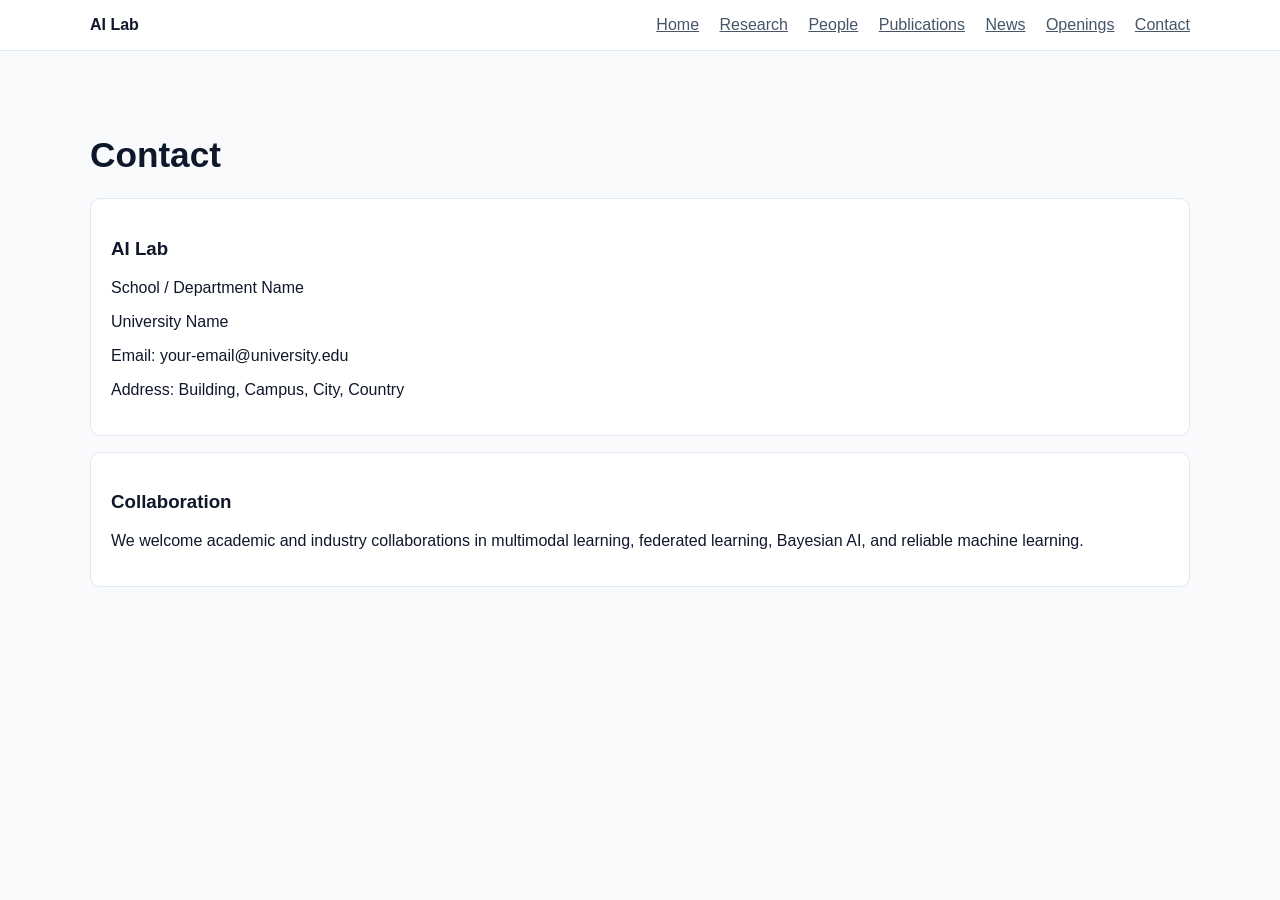
==== contact.html @ b8828c5c "Create contact.html" ====
<!DOCTYPE html>
<html>
<head>
  <meta charset="UTF-8">
  <meta name="viewport" content="width=device-width, initial-scale=1.0">
  <title>Contact | AI Lab</title>
  <link rel="stylesheet" href="style.css">
</head>

<body>

<header>
  <div class="container nav">
    <strong>AI Lab</strong>
    <div>
      <a href="index.html">Home</a>
      <a href="research.html">Research</a>
      <a href="people.html">People</a>
      <a href="publications.html">Publications</a>
      <a href="news.html">News</a>
      <a href="openings.html">Openings</a>
      <a href="contact.html">Contact</a>
    </div>
  </div>
</header>

<div class="container section">
  <h1>Contact</h1>

  <div class="card">
    <h3>AI Lab</h3>
    <p>School / Department Name</p>
    <p>University Name</p>
    <p>Email: your-email@university.edu</p>
    <p>Address: Building, Campus, City, Country</p>
  </div>

  <div class="card">
    <h3>Collaboration</h3>
    <p>
      We welcome academic and industry collaborations in multimodal learning,
      federated learning, Bayesian AI, and reliable machine learning.
    </p>
  </div>
</div>

</body>
</html>
---- style.css ----
:root {
  --bg: #f8fafc;
  --panel: #ffffff;
  --text: #0f172a;
  --muted: #475569;
  --line: #e2e8f0;
  --accent: #2563eb;
  --maxw: 1100px;
}

* {
  box-sizing: border-box;
}

body {
  margin: 0;
  font-family: "Inter", Arial, sans-serif;
  background: var(--bg);
  color: var(--text);
}

.container {
  width: min(var(--maxw), 90%);
  margin: auto;
}

header {
  background: white;
  border-bottom: 1px solid var(--line);
}

.nav {
  display: flex;
  justify-content: space-between;
  padding: 16px 0;
}

.nav a {
  margin-left: 16px;
  color: var(--muted);
}

.nav a:hover {
  color: var(--accent);
}

h1 {
  font-size: 2.2rem;
}

.section {
  padding: 60px 0;
}

.card {
  background: white;
  border: 1px solid var(--line);
  padding: 20px;
  border-radius: 10px;
  margin-bottom: 16px;
}
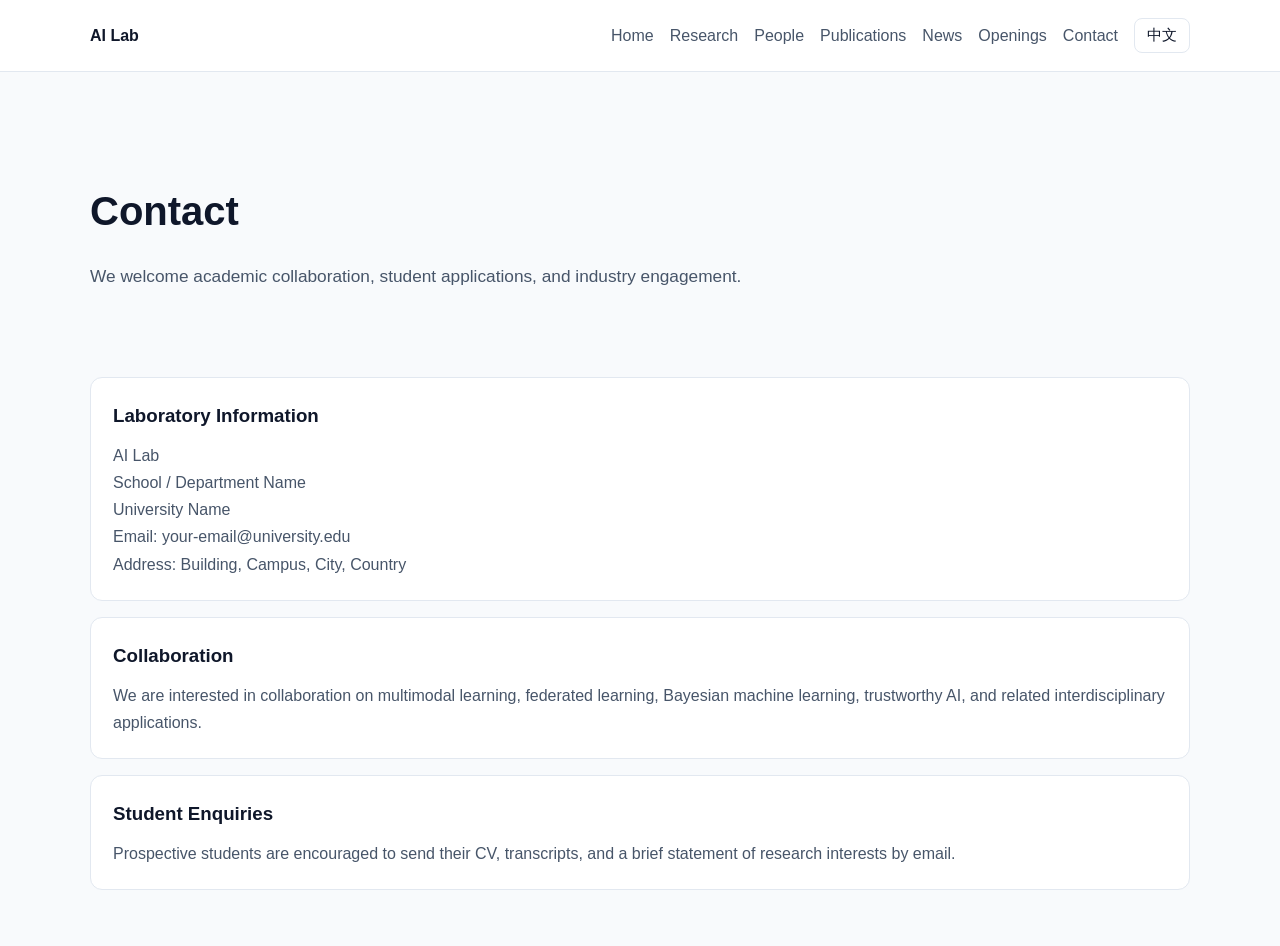
==== commit 42bb622f: "Update contact.html" ====
--- a/contact.html
+++ b/contact.html
@@ -1,5 +1,5 @@
 <!DOCTYPE html>
-<html>
+<html lang="en">
 <head>
   <meta charset="UTF-8">
   <meta name="viewport" content="width=device-width, initial-scale=1.0">
@@ -11,38 +11,88 @@
 
 <header>
   <div class="container nav">
-    <strong>AI Lab</strong>
-    <div>
-      <a href="index.html">Home</a>
-      <a href="research.html">Research</a>
-      <a href="people.html">People</a>
-      <a href="publications.html">Publications</a>
-      <a href="news.html">News</a>
-      <a href="openings.html">Openings</a>
-      <a href="contact.html">Contact</a>
+    <strong data-en="AI Lab" data-zh="人工智能实验室">AI Lab</strong>
+    <div class="nav-right">
+      <a href="index.html" data-en="Home" data-zh="首页">Home</a>
+      <a href="research.html" data-en="Research" data-zh="研究方向">Research</a>
+      <a href="people.html" data-en="People" data-zh="团队成员">People</a>
+      <a href="publications.html" data-en="Publications" data-zh="论文发表">Publications</a>
+      <a href="news.html" data-en="News" data-zh="新闻动态">News</a>
+      <a href="openings.html" data-en="Openings" data-zh="招生招聘">Openings</a>
+      <a href="contact.html" data-en="Contact" data-zh="联系我们">Contact</a>
+      <button id="lang-toggle" type="button">中文</button>
     </div>
   </div>
 </header>
 
-<div class="container section">
-  <h1>Contact</h1>
-
-  <div class="card">
-    <h3>AI Lab</h3>
-    <p>School / Department Name</p>
-    <p>University Name</p>
-    <p>Email: your-email@university.edu</p>
-    <p>Address: Building, Campus, City, Country</p>
-  </div>
-
-  <div class="card">
-    <h3>Collaboration</h3>
-    <p>
-      We welcome academic and industry collaborations in multimodal learning,
-      federated learning, Bayesian AI, and reliable machine learning.
+<section class="hero">
+  <div class="container">
+    <h1 data-en="Contact" data-zh="联系我们">Contact</h1>
+    <p
+      data-en="We welcome academic collaboration, student applications, and industry engagement."
+      data-zh="欢迎学术合作、学生申请以及产业合作交流。">
+      We welcome academic collaboration, student applications, and industry engagement.
     </p>
   </div>
-</div>
+</section>
+
+<section class="section">
+  <div class="container">
+
+    <div class="card">
+      <h3 data-en="Laboratory Information" data-zh="实验室信息">Laboratory Information</h3>
+      <p data-en="AI Lab" data-zh="人工智能实验室">AI Lab</p>
+      <p data-en="School / Department Name" data-zh="学院 / 系名称">School / Department Name</p>
+      <p data-en="University Name" data-zh="学校名称">University Name</p>
+      <p>Email: your-email@university.edu</p>
+      <p data-en="Address: Building, Campus, City, Country" data-zh="地址：楼宇，校区，城市，国家">
+        Address: Building, Campus, City, Country
+      </p>
+    </div>
+
+    <div class="card">
+      <h3 data-en="Collaboration" data-zh="合作交流">Collaboration</h3>
+      <p
+        data-en="We are interested in collaboration on multimodal learning, federated learning, Bayesian machine learning, trustworthy AI, and related interdisciplinary applications."
+        data-zh="我们欢迎围绕多模态学习、联邦学习、贝叶斯机器学习、可信人工智能及相关交叉应用开展合作。">
+        We are interested in collaboration on multimodal learning, federated learning, Bayesian machine learning, trustworthy AI, and related interdisciplinary applications.
+      </p>
+    </div>
+
+    <div class="card">
+      <h3 data-en="Student Enquiries" data-zh="学生申请咨询">Student Enquiries</h3>
+      <p
+        data-en="Prospective students are encouraged to send their CV, transcripts, and a brief statement of research interests by email."
+        data-zh="欢迎有意向的学生通过邮件发送个人简历、成绩单以及简短的研究兴趣说明。">
+        Prospective students are encouraged to send their CV, transcripts, and a brief statement of research interests by email.
+      </p>
+    </div>
+
+  </div>
+</section>
+
+<script>
+  const toggleBtn = document.getElementById("lang-toggle");
+  let currentLang = localStorage.getItem("lang") || "en";
+
+  function setLanguage(lang) {
+    document.documentElement.lang = lang === "zh" ? "zh-CN" : "en";
+
+    document.querySelectorAll("[data-en][data-zh]").forEach(el => {
+      el.textContent = el.getAttribute("data-" + lang);
+    });
+
+    toggleBtn.textContent = lang === "en" ? "中文" : "English";
+    localStorage.setItem("lang", lang);
+    currentLang = lang;
+  }
+
+  toggleBtn.addEventListener("click", () => {
+    setLanguage(currentLang === "en" ? "zh" : "en");
+  });
+
+  setLanguage(currentLang);
+</script>
 
 </body>
 </html>
--- a/style.css
+++ b/style.css
@@ -14,9 +14,15 @@
 
 body {
   margin: 0;
-  font-family: "Inter", Arial, sans-serif;
+  font-family: "Inter", "PingFang SC", "Microsoft YaHei", Arial, sans-serif;
   background: var(--bg);
   color: var(--text);
+  line-height: 1.7;
+}
+
+a {
+  text-decoration: none;
+  color: inherit;
 }
 
 .container {
@@ -25,18 +31,26 @@
 }
 
 header {
-  background: white;
+  background: #ffffff;
   border-bottom: 1px solid var(--line);
 }
 
 .nav {
   display: flex;
   justify-content: space-between;
-  padding: 16px 0;
+  align-items: center;
+  gap: 20px;
+  padding: 18px 0;
+}
+
+.nav-right {
+  display: flex;
+  align-items: center;
+  flex-wrap: wrap;
+  gap: 16px;
 }
 
 .nav a {
-  margin-left: 16px;
   color: var(--muted);
 }
 
@@ -44,18 +58,156 @@
   color: var(--accent);
 }
 
-h1 {
-  font-size: 2.2rem;
+#lang-toggle {
+  padding: 6px 12px;
+  border: 1px solid var(--line);
+  background: white;
+  color: var(--text);
+  border-radius: 8px;
+  cursor: pointer;
+  font-size: 0.95rem;
+}
+
+#lang-toggle:hover {
+  border-color: var(--accent);
+  color: var(--accent);
+}
+
+.hero {
+  padding: 72px 0 40px;
+}
+
+.hero h1 {
+  font-size: 2.5rem;
+  margin-bottom: 16px;
+}
+
+.hero p {
+  max-width: 820px;
+  color: var(--muted);
+  font-size: 1.08rem;
 }
 
 .section {
-  padding: 60px 0;
+  padding: 28px 0 40px;
+}
+
+.section h2 {
+  font-size: 1.6rem;
+  margin-bottom: 18px;
 }
 
 .card {
   background: white;
   border: 1px solid var(--line);
+  padding: 22px;
+  border-radius: 12px;
+  margin-bottom: 16px;
+}
+
+.card h3 {
+  margin-top: 0;
+  margin-bottom: 10px;
+}
+
+.card p {
+  margin: 0;
+  color: var(--muted);
+}
+
+@media (max-width: 768px) {
+  .nav {
+    flex-direction: column;
+    align-items: flex-start;
+  }
+
+  .hero h1 {
+    font-size: 2rem;
+  }
+}
+
+
+.people-grid {
+  display: grid;
+  grid-template-columns: repeat(auto-fill, minmax(220px, 1fr));
+  gap: 20px;
+  margin-bottom: 40px;
+}
+
+.person-card {
+  background: white;
+  border: 1px solid var(--line);
   padding: 20px;
-  border-radius: 10px;
-  margin-bottom: 16px;
-}
+  border-radius: 12px;
+  text-align: center;
+}
+
+.avatar {
+  width: 70px;
+  height: 70px;
+  border-radius: 50%;
+  background: #2563eb;
+  color: white;
+  display: flex;
+  align-items: center;
+  justify-content: center;
+  margin: 0 auto 12px;
+  font-weight: bold;
+}
+
+.role {
+  color: var(--accent);
+  font-size: 0.9rem;
+  margin-bottom: 8px;
+}
+
+
+.publication-item {
+  display: grid;
+  grid-template-columns: 90px 1fr;
+  gap: 20px;
+  padding: 22px 0;
+  border-bottom: 1px solid var(--line);
+}
+
+.pub-year {
+  font-size: 1.1rem;
+  font-weight: 700;
+  color: var(--accent);
+}
+
+.pub-content h3 {
+  margin: 0 0 8px 0;
+  font-size: 1.12rem;
+  line-height: 1.5;
+}
+
+.pub-authors {
+  margin: 0 0 6px 0;
+  color: var(--text);
+  font-size: 0.97rem;
+}
+
+.pub-venue {
+  margin: 0 0 8px 0;
+  color: var(--muted);
+  font-style: italic;
+  font-size: 0.96rem;
+}
+
+.pub-desc {
+  margin: 0;
+  color: var(--muted);
+  font-size: 0.95rem;
+}
+
+@media (max-width: 768px) {
+  .publication-item {
+    grid-template-columns: 1fr;
+    gap: 10px;
+  }
+
+  .pub-year {
+    margin-bottom: 4px;
+  }
+}
